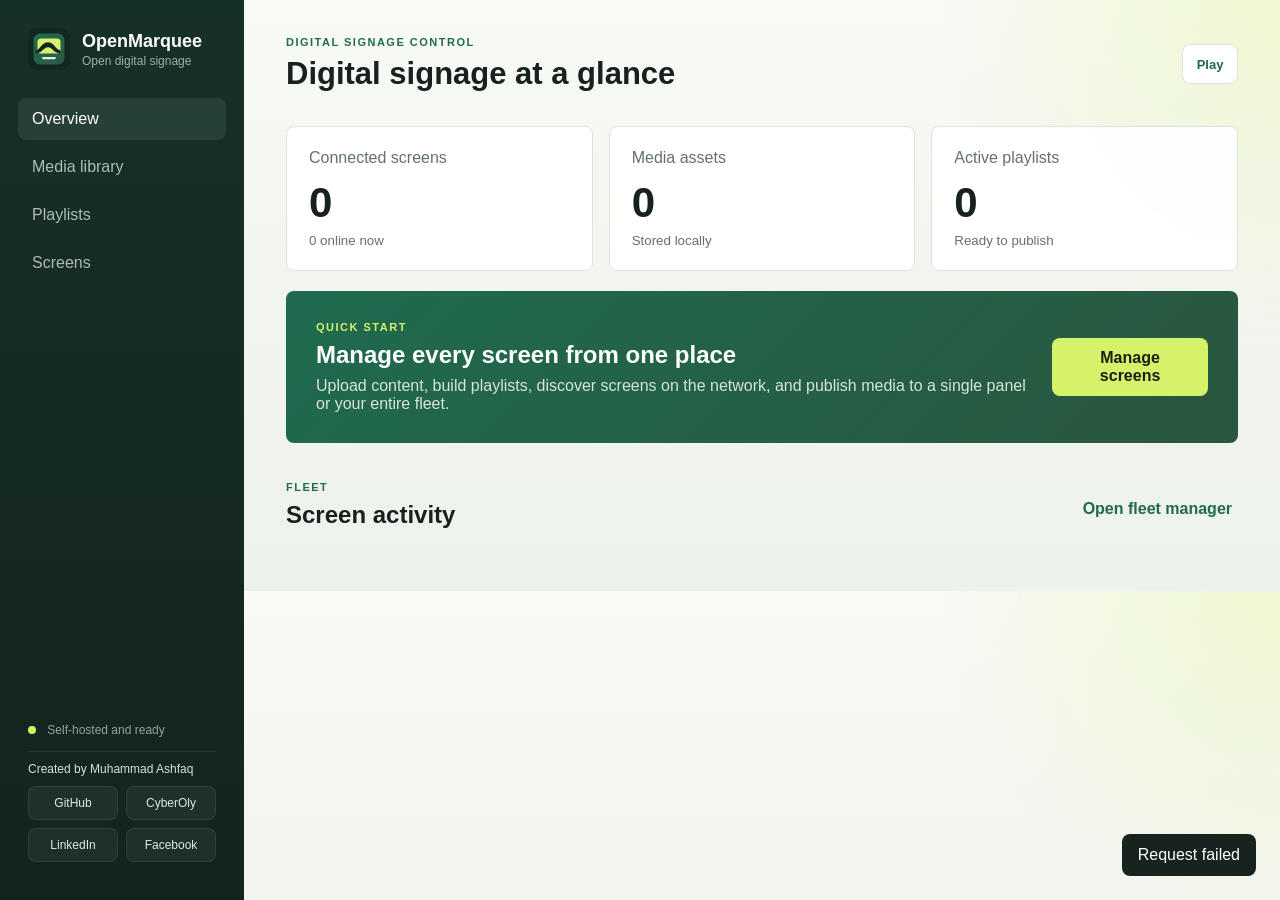
==== static/index.html @ 8021ba4b "Update credits and transition settings" ====
<!doctype html>
<html lang="en">
<head>
  <meta charset="utf-8">
  <meta name="viewport" content="width=device-width,initial-scale=1">
  <title>OpenMarquee</title>
  <link rel="icon" type="image/svg+xml" href="/static/favicon.svg">
  <link rel="stylesheet" href="/static/styles.css">
</head>
<body>
  <aside class="sidebar">
    <div class="brand">
      <img class="brand-logo" src="/static/logo.svg" alt="OpenMarquee">
      <div>
        <strong>OpenMarquee</strong>
        <small>Open digital signage</small>
      </div>
    </div>
    <nav>
      <button class="nav active" data-view="overview">Overview</button>
      <button class="nav" data-view="library">Media library</button>
      <button class="nav" data-view="playlists">Playlists</button>
      <button class="nav" data-view="screens">Screens</button>
    </nav>
    <div class="sidebar-foot">
      <div><span class="pulse"></span> Self-hosted and ready</div>
      <div class="credits">
        <small>Created by Muhammad Ashfaq</small>
        <div class="credit-links">
          <a href="https://github.com/MianAshfaq" target="_blank" rel="noreferrer">GitHub</a>
          <a href="https://www.cyberoly.com/" target="_blank" rel="noreferrer">CyberOly</a>
          <a href="https://www.linkedin.com/in/muhammad-ashfaq-0bba424a/" target="_blank" rel="noreferrer">LinkedIn</a>
          <a href="https://www.facebook.com/MianAshfaq012" target="_blank" rel="noreferrer">Facebook</a>
        </div>
      </div>
    </div>
  </aside>
  <main>
    <header>
      <div>
        <p class="eyebrow">DIGITAL SIGNAGE CONTROL</p>
        <h1 id="page-title">Digital signage at a glance</h1>
      </div>
      <a class="icon-button" href="/player" target="_blank" title="Open player">Play</a>
    </header>

    <section id="overview" class="view active-view">
      <div class="stats">
        <article><span>Connected screens</span><strong id="screen-count">0</strong><small id="online-count">0 online now</small></article>
        <article><span>Media assets</span><strong id="media-count">0</strong><small>Stored locally</small></article>
        <article><span>Active playlists</span><strong id="playlist-count">0</strong><small>Ready to publish</small></article>
      </div>
      <div class="band">
        <div>
          <p class="eyebrow">QUICK START</p>
          <h2>Manage every screen from one place</h2>
          <p>Upload content, build playlists, discover screens on the network, and publish media to a single panel or your entire fleet.</p>
        </div>
        <button class="primary" data-go="screens">Manage screens</button>
      </div>
      <div class="section-title">
        <div><p class="eyebrow">FLEET</p><h2>Screen activity</h2></div>
        <button class="text-button" data-go="screens">Open fleet manager</button>
      </div>
      <div id="overview-screens" class="screen-grid"></div>
    </section>

    <section id="library" class="view">
      <div class="section-title">
        <div><p class="eyebrow">CONTENT</p><h2>Media library</h2></div>
        <div class="toolbar">
          <button class="secondary" id="new-source">Add source</button>
          <label class="primary">Add media<input id="file-input" type="file" accept="image/*,video/*,application/pdf,audio/*,text/html" multiple hidden></label>
        </div>
      </div>
      <div id="media-grid" class="media-grid"></div>
    </section>

    <section id="playlists" class="view">
      <div class="section-title">
        <div><p class="eyebrow">PROGRAMMING</p><h2>Playlists</h2></div>
        <button class="primary" id="new-playlist">New playlist</button>
      </div>
      <div id="playlist-grid" class="list-grid"></div>
    </section>

    <section id="screens" class="view">
      <div class="section-title">
        <div><p class="eyebrow">DEVICES</p><h2>Screens</h2></div>
        <div class="toolbar">
          <button class="secondary" id="discover-screens">Discover on network</button>
          <button class="secondary" id="assign-selected">Assign selected</button>
          <button class="secondary" id="assign-all">Assign all</button>
          <button class="primary" id="new-screen">Add screen</button>
        </div>
      </div>
      <div class="selection-bar">
        <label class="select-all"><input type="checkbox" id="select-all"> <span>Select all</span></label>
        <strong id="selected-count">No screens selected</strong>
      </div>
      <div id="screen-grid" class="list-grid"></div>
    </section>
  </main>

  <dialog id="modal">
    <form method="dialog">
      <button class="modal-close" value="cancel" type="submit">x</button>
      <div id="modal-body"></div>
    </form>
  </dialog>
  <div id="toast"></div>
  <script src="/static/app.js"></script>
</body>
</html>
---- static/styles.css ----
:root{
  --ink:#17211d;
  --muted:#64716a;
  --paper:#f2f5ef;
  --white:#ffffff;
  --green:#1f6b4f;
  --green-deep:#13261f;
  --lime:#d6f26a;
  --line:#dce4dc;
  --sand:#f7f5ed;
  --danger:#b84435;
}
*{box-sizing:border-box}
body{
  margin:0;
  background:
    radial-gradient(circle at top right, rgba(214,242,106,.25), transparent 24%),
    linear-gradient(180deg, #f7faf5 0%, var(--paper) 50%, #eef2ec 100%);
  color:var(--ink);
  font-family:"Segoe UI",Arial,sans-serif;
  letter-spacing:0;
}
.sidebar{
  position:fixed;
  inset:0 auto 0 0;
  width:244px;
  background:linear-gradient(180deg, #173026 0%, #13241d 100%);
  color:#fff;
  padding:28px 18px;
  display:flex;
  flex-direction:column;
}
.brand{
  display:flex;
  align-items:center;
  gap:12px;
  padding:0 10px 28px;
}
.brand strong{display:block;font-size:18px}
.brand small{display:block;color:#9db0a7;font-size:12px;margin-top:2px}
.brand-logo{width:42px;height:42px;flex:0 0 auto}
.sidebar nav{display:grid;gap:6px}
.nav{
  border:0;
  background:transparent;
  color:#afbbb4;
  padding:12px 14px;
  border-radius:8px;
  text-align:left;
  font:inherit;
  cursor:pointer;
}
.nav:hover,.nav.active{background:#264035;color:#fff}
.sidebar-foot{margin-top:auto;color:#95a49c;font-size:12px;padding:10px;display:grid;gap:14px}
.pulse{display:inline-block;width:8px;height:8px;background:var(--lime);border-radius:50%;margin-right:8px}
.credits{display:grid;gap:10px;padding-top:10px;border-top:1px solid rgba(255,255,255,.08)}
.credits small{color:#d7e3dc;font-size:12px}
.credit-links{display:grid;grid-template-columns:repeat(2,minmax(0,1fr));gap:8px}
.credit-links a{
  display:grid;
  place-items:center;
  min-height:34px;
  padding:8px 10px;
  border-radius:8px;
  color:#dce9e2;
  text-decoration:none;
  background:rgba(255,255,255,.05);
  border:1px solid rgba(255,255,255,.08);
}
.credit-links a:hover{background:rgba(255,255,255,.1)}
main{margin-left:244px;padding:36px 42px;max-width:1640px}
header,.section-title{display:flex;align-items:center;justify-content:space-between;gap:16px}
header{margin-bottom:34px}
h1,h2,h3,p{margin-top:0}
h1{font-size:31px;margin-bottom:0}
h2{font-size:24px;margin-bottom:8px}
h3{font-size:15px;margin-bottom:8px}
.eyebrow{font-size:11px;font-weight:800;color:var(--green);letter-spacing:1.5px;margin-bottom:8px}
.icon-button{
  min-width:56px;
  height:40px;
  display:grid;
  place-items:center;
  background:var(--white);
  border:1px solid var(--line);
  border-radius:8px;
  color:var(--green);
  text-decoration:none;
  font-size:13px;
  font-weight:700;
}
.view{display:none}
.active-view{display:block}
.stats{display:grid;grid-template-columns:repeat(3,minmax(0,1fr));gap:16px}
.stats article{
  background:rgba(255,255,255,.92);
  border:1px solid var(--line);
  padding:22px;
  border-radius:8px;
  min-height:142px;
  backdrop-filter:blur(8px);
}
.stats span,.stats small{display:block;color:var(--muted)}
.stats strong{display:block;font-size:42px;margin:12px 0 6px}
.band{
  margin:20px 0 38px;
  background:linear-gradient(135deg, var(--green) 0%, #29563e 100%);
  color:#fff;
  padding:30px;
  display:flex;
  align-items:center;
  justify-content:space-between;
  gap:20px;
  border-radius:8px;
}
.band p:last-child{color:#d7e5dc;margin:0;max-width:720px}
.band .eyebrow{color:var(--lime)}
button,.primary{font:inherit;cursor:pointer}
.primary{
  border:0;
  background:var(--lime);
  color:#172019;
  padding:11px 16px;
  border-radius:8px;
  font-weight:700;
  text-decoration:none;
}
.secondary{
  border:1px solid var(--line);
  background:var(--white);
  padding:9px 12px;
  border-radius:8px;
}
.text-button{border:0;background:transparent;color:var(--green);font-weight:700}
.toolbar{display:flex;flex-wrap:wrap;gap:10px;justify-content:flex-end}
.selection-bar{
  display:flex;
  justify-content:space-between;
  align-items:center;
  gap:12px;
  margin:0 0 18px;
  padding:12px 14px;
  background:rgba(255,255,255,.86);
  border:1px solid var(--line);
  border-radius:8px;
}
.select-all,.screen-select{
  display:inline-flex;
  align-items:center;
  gap:8px;
  font-size:13px;
  color:var(--muted);
}
.screen-grid,.media-grid,.list-grid{
  display:grid;
  grid-template-columns:repeat(auto-fill,minmax(268px,1fr));
  gap:16px;
  margin-top:18px;
}
.card{
  background:rgba(255,255,255,.93);
  border:1px solid var(--line);
  border-radius:8px;
  overflow:hidden;
  backdrop-filter:blur(8px);
}
.card-body{padding:16px}
.card h3{margin:10px 0 8px}
.card p,.empty,.modal-copy,.stack-note{color:var(--muted);font-size:13px;line-height:1.55}
.media-preview{height:170px;background:var(--sand);display:grid;place-items:center;overflow:hidden}
.media-preview img,.media-preview video{width:100%;height:100%;object-fit:cover}
.media-type-tile{
  width:100%;
  height:100%;
  padding:18px;
  display:grid;
  align-content:end;
  gap:6px;
  background:
    radial-gradient(circle at top right, rgba(214,242,106,.35), transparent 20%),
    linear-gradient(135deg, #1a2c23 0%, #0e1714 100%);
  color:#fff;
}
.media-type-tile strong{font-size:18px}
.media-type-tile span{font-size:12px;color:#b8c5be}
.badge{
  display:inline-flex;
  align-items:center;
  font-size:11px;
  font-weight:700;
  padding:5px 8px;
  background:#edf3ef;
  border-radius:999px;
}
.badge-row{display:flex;flex-wrap:wrap;gap:8px}
.badge.online{color:var(--green)}
.badge.offline{color:#8a4e43;background:#fff0ed}
.badge.network-ok{color:#245f46;background:#e9f7ef}
.badge.network-warn{color:#8a6a12;background:#fff7d9}
.card-actions{display:flex;flex-wrap:wrap;gap:8px;margin-top:14px}
.danger{color:var(--danger)}
.section-title{margin:8px 0 18px}
dialog{
  border:0;
  border-radius:8px;
  padding:0;
  width:min(720px,calc(100% - 28px));
  box-shadow:0 24px 80px rgba(0,0,0,.25);
}
dialog::backdrop{background:rgba(16,32,25,.66)}
dialog form{padding:28px;position:relative}
.modal-close{
  position:absolute;
  right:14px;
  top:10px;
  border:0;
  background:none;
  font-size:20px;
  color:var(--muted);
}
.field{display:grid;gap:7px;margin:16px 0}
.field label{font-size:12px;font-weight:700}
.field input,.field select{
  padding:11px;
  border:1px solid #cfd8d1;
  border-radius:8px;
  font:inherit;
  background:#fff;
}
.helper-text{margin:0;color:var(--muted);font-size:12px;line-height:1.5}
.playlist-config-grid{
  display:grid;
  grid-template-columns:repeat(3,minmax(0,1fr));
  gap:12px;
}
.playlist-tools{
  display:flex;
  flex-wrap:wrap;
  gap:10px;
  align-items:center;
  justify-content:space-between;
  margin:16px 0;
  padding:14px;
  background:#f7faf5;
  border:1px solid var(--line);
  border-radius:8px;
}
.playlist-apply-all{
  display:flex;
  align-items:center;
  gap:8px;
  color:var(--muted);
  font-size:13px;
}
.playlist-apply-all input{
  width:88px;
  padding:10px;
  border:1px solid #cfd8d1;
  border-radius:8px;
  font:inherit;
}
.playlist-item-list{display:grid;gap:10px}
.playlist-item-row{
  display:grid;
  grid-template-columns:minmax(0,1fr) auto;
  gap:12px;
  align-items:center;
  padding:12px 14px;
  background:#fff;
  border:1px solid var(--line);
  border-radius:8px;
}
.playlist-row-actions{
  display:flex;
  align-items:end;
  gap:10px;
}
.playlist-item-copy strong,.playlist-item-copy small{display:block}
.playlist-item-copy small{color:var(--muted);font-size:12px;margin-top:4px}
.playlist-duration-field{
  display:grid;
  gap:6px;
  min-width:110px;
}
.playlist-duration-field span{
  color:var(--muted);
  font-size:11px;
  font-weight:700;
}
.playlist-duration-field input{
  padding:10px;
  border:1px solid #cfd8d1;
  border-radius:8px;
  font:inherit;
}
.picker{
  display:grid;
  grid-template-columns:repeat(auto-fill,minmax(130px,1fr));
  gap:8px;
  max-height:320px;
  overflow:auto;
}
.picker-wide{grid-template-columns:repeat(auto-fill,minmax(180px,1fr))}
.pick{
  border:1px solid var(--line);
  padding:10px;
  border-radius:8px;
  display:flex;
  gap:8px;
  align-items:center;
  font-size:12px;
  background:#fff;
}
.discover-list{display:grid;gap:10px;max-height:360px;overflow:auto;margin-top:18px}
.discover-row{
  display:grid;
  grid-template-columns:auto 1fr auto;
  gap:12px;
  align-items:center;
  padding:12px;
  border:1px solid var(--line);
  border-radius:8px;
  background:#fff;
}
.discover-row strong{display:block}
.discover-row small,.discover-row em{color:var(--muted);font-size:12px}
.modal-footer{display:flex;justify-content:flex-end;gap:8px;margin-top:20px}
#toast{
  position:fixed;
  right:24px;
  bottom:24px;
  background:#17231e;
  color:#fff;
  padding:12px 16px;
  border-radius:8px;
  opacity:0;
  transform:translateY(8px);
  transition:.2s;
  pointer-events:none;
}
#toast.show{opacity:1;transform:none}
@media (max-width:900px){
  .stats{grid-template-columns:1fr}
  .section-title,.selection-bar{align-items:flex-start;flex-direction:column}
  .playlist-config-grid{grid-template-columns:1fr}
}
@media (max-width:760px){
  .sidebar{position:static;width:auto;height:auto;padding:14px}
  .brand{padding:0 6px 12px}
  .sidebar nav{grid-template-columns:repeat(4,1fr)}
  .nav{padding:9px 4px;text-align:center;font-size:11px}
  .sidebar-foot{display:none}
  main{margin:0;padding:22px 16px}
  .band{align-items:flex-start;flex-direction:column}
  .media-grid,.screen-grid,.list-grid{grid-template-columns:1fr}
  .toolbar{justify-content:flex-start}
  .discover-row{grid-template-columns:1fr}
  .playlist-item-row,.playlist-row-actions{grid-template-columns:1fr;display:grid}
}
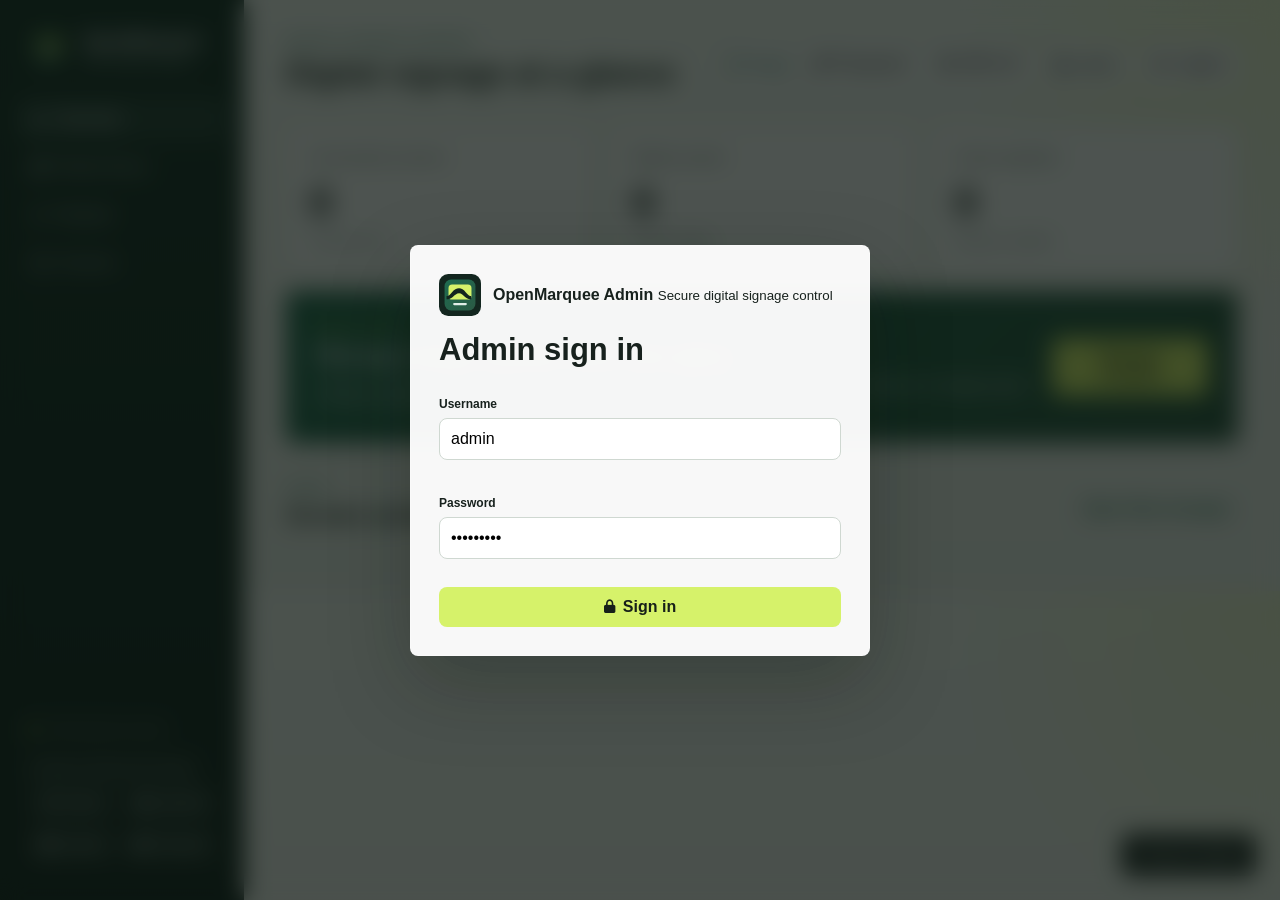
==== commit 3f89ed5a: "Harden admin security and improve player runtime" ====
--- a/static/index.html
+++ b/static/index.html
@@ -5,9 +5,29 @@
   <meta name="viewport" content="width=device-width,initial-scale=1">
   <title>OpenMarquee</title>
   <link rel="icon" type="image/svg+xml" href="/static/favicon.svg">
+  <link rel="stylesheet" href="https://cdnjs.cloudflare.com/ajax/libs/font-awesome/6.5.2/css/all.min.css">
   <link rel="stylesheet" href="/static/styles.css">
 </head>
 <body>
+  <section id="auth-shell">
+    <div class="auth-card">
+      <div class="auth-brand">
+        <img class="brand-logo" src="/static/logo.svg" alt="OpenMarquee">
+        <div>
+          <strong>OpenMarquee Admin</strong>
+          <small>Secure digital signage control</small>
+        </div>
+      </div>
+      <h1>Admin sign in</h1>
+      <p id="bootstrap-note" class="auth-copy"></p>
+      <form id="auth-form" class="auth-form">
+        <div class="field"><label>Username</label><input id="auth-username" name="username" value="admin" required></div>
+        <div class="field"><label>Password</label><input name="password" type="password" value="admin@123" required></div>
+        <div class="field" id="auth-otp-row" style="display:none"><label>MFA code</label><input name="otp" inputmode="numeric" maxlength="6" placeholder="123456"></div>
+        <button class="primary auth-submit"><i class="fa-solid fa-lock"></i><span>Sign in</span></button>
+      </form>
+    </div>
+  </section>
   <aside class="sidebar">
     <div class="brand">
       <img class="brand-logo" src="/static/logo.svg" alt="OpenMarquee">
@@ -17,20 +37,20 @@
       </div>
     </div>
     <nav>
-      <button class="nav active" data-view="overview">Overview</button>
-      <button class="nav" data-view="library">Media library</button>
-      <button class="nav" data-view="playlists">Playlists</button>
-      <button class="nav" data-view="screens">Screens</button>
+      <button class="nav active" data-view="overview"><i class="fa-solid fa-chart-line"></i><span>Overview</span></button>
+      <button class="nav" data-view="library"><i class="fa-solid fa-photo-film"></i><span>Media library</span></button>
+      <button class="nav" data-view="playlists"><i class="fa-solid fa-list-ul"></i><span>Playlists</span></button>
+      <button class="nav" data-view="screens"><i class="fa-solid fa-tv"></i><span>Screens</span></button>
     </nav>
     <div class="sidebar-foot">
       <div><span class="pulse"></span> Self-hosted and ready</div>
       <div class="credits">
         <small>Created by Muhammad Ashfaq</small>
         <div class="credit-links">
-          <a href="https://github.com/MianAshfaq" target="_blank" rel="noreferrer">GitHub</a>
-          <a href="https://www.cyberoly.com/" target="_blank" rel="noreferrer">CyberOly</a>
-          <a href="https://www.linkedin.com/in/muhammad-ashfaq-0bba424a/" target="_blank" rel="noreferrer">LinkedIn</a>
-          <a href="https://www.facebook.com/MianAshfaq012" target="_blank" rel="noreferrer">Facebook</a>
+          <a href="https://github.com/MianAshfaq" target="_blank" rel="noreferrer"><i class="fa-brands fa-github"></i><span>GitHub</span></a>
+          <a href="https://www.cyberoly.com/" target="_blank" rel="noreferrer"><i class="fa-solid fa-globe"></i><span>CyberOly</span></a>
+          <a href="https://www.linkedin.com/in/muhammad-ashfaq-0bba424a/" target="_blank" rel="noreferrer"><i class="fa-brands fa-linkedin"></i><span>LinkedIn</span></a>
+          <a href="https://www.facebook.com/MianAshfaq012" target="_blank" rel="noreferrer"><i class="fa-brands fa-facebook"></i><span>Facebook</span></a>
         </div>
       </div>
     </div>
@@ -41,7 +61,13 @@
         <p class="eyebrow">DIGITAL SIGNAGE CONTROL</p>
         <h1 id="page-title">Digital signage at a glance</h1>
       </div>
-      <a class="icon-button" href="/player" target="_blank" title="Open player">Play</a>
+      <div class="header-actions">
+        <a class="icon-button" href="/player" target="_blank" title="Open player"><i class="fa-solid fa-up-right-from-square"></i><span>Player</span></a>
+        <button class="secondary" id="change-password"><i class="fa-solid fa-key"></i><span>Password</span></button>
+        <button class="secondary" id="mfa-button"><i class="fa-solid fa-shield-halved"></i><span id="mfa-state">MFA off</span></button>
+        <div class="session-pill"><i class="fa-solid fa-user-shield"></i><span id="session-user">admin</span></div>
+        <button class="secondary" id="logout-button"><i class="fa-solid fa-right-from-bracket"></i><span>Logout</span></button>
+      </div>
     </header>
 
     <section id="overview" class="view active-view">
@@ -88,10 +114,12 @@
       <div class="section-title">
         <div><p class="eyebrow">DEVICES</p><h2>Screens</h2></div>
         <div class="toolbar">
-          <button class="secondary" id="discover-screens">Discover on network</button>
-          <button class="secondary" id="assign-selected">Assign selected</button>
-          <button class="secondary" id="assign-all">Assign all</button>
-          <button class="primary" id="new-screen">Add screen</button>
+          <button class="secondary" id="discover-screens"><i class="fa-solid fa-wifi"></i><span>Discover</span></button>
+          <button class="secondary" id="assign-selected"><i class="fa-solid fa-play"></i><span>Assign selected</span></button>
+          <button class="secondary" id="stop-selected"><i class="fa-solid fa-stop"></i><span>Stop selected</span></button>
+          <button class="secondary" id="assign-all"><i class="fa-solid fa-bullhorn"></i><span>Assign all</span></button>
+          <button class="secondary" id="stop-all"><i class="fa-solid fa-power-off"></i><span>Stop all</span></button>
+          <button class="primary" id="new-screen"><i class="fa-solid fa-plus"></i><span>Add screen</span></button>
         </div>
       </div>
       <div class="selection-bar">
--- a/static/styles.css
+++ b/static/styles.css
@@ -20,6 +20,31 @@
   font-family:"Segoe UI",Arial,sans-serif;
   letter-spacing:0;
 }
+button i,a i{font-size:13px}
+button span,a span{display:inline-block}
+#auth-shell{
+  position:fixed;
+  inset:0;
+  z-index:80;
+  display:grid;
+  place-items:center;
+  padding:24px;
+  background:rgba(9,17,13,.72);
+  backdrop-filter:blur(12px);
+}
+body.authenticated #auth-shell{display:none}
+.auth-card{
+  width:min(460px,100%);
+  background:rgba(255,255,255,.96);
+  border:1px solid rgba(255,255,255,.3);
+  border-radius:8px;
+  padding:28px;
+  box-shadow:0 28px 80px rgba(10,20,16,.28);
+}
+.auth-brand{display:flex;align-items:center;gap:12px;margin-bottom:16px}
+.auth-copy{color:var(--muted);font-size:13px;line-height:1.6}
+.auth-form{display:grid;gap:4px}
+.auth-submit{display:inline-flex;align-items:center;justify-content:center;gap:8px;margin-top:8px}
 .sidebar{
   position:fixed;
   inset:0 auto 0 0;
@@ -49,6 +74,9 @@
   text-align:left;
   font:inherit;
   cursor:pointer;
+  display:flex;
+  align-items:center;
+  gap:10px;
 }
 .nav:hover,.nav.active{background:#264035;color:#fff}
 .sidebar-foot{margin-top:auto;color:#95a49c;font-size:12px;padding:10px;display:grid;gap:14px}
@@ -57,8 +85,10 @@
 .credits small{color:#d7e3dc;font-size:12px}
 .credit-links{display:grid;grid-template-columns:repeat(2,minmax(0,1fr));gap:8px}
 .credit-links a{
-  display:grid;
-  place-items:center;
+  display:flex;
+  align-items:center;
+  justify-content:center;
+  gap:8px;
   min-height:34px;
   padding:8px 10px;
   border-radius:8px;
@@ -71,16 +101,18 @@
 main{margin-left:244px;padding:36px 42px;max-width:1640px}
 header,.section-title{display:flex;align-items:center;justify-content:space-between;gap:16px}
 header{margin-bottom:34px}
+.header-actions{display:flex;flex-wrap:wrap;justify-content:flex-end;gap:10px}
 h1,h2,h3,p{margin-top:0}
 h1{font-size:31px;margin-bottom:0}
 h2{font-size:24px;margin-bottom:8px}
 h3{font-size:15px;margin-bottom:8px}
 .eyebrow{font-size:11px;font-weight:800;color:var(--green);letter-spacing:1.5px;margin-bottom:8px}
 .icon-button{
-  min-width:56px;
-  height:40px;
-  display:grid;
-  place-items:center;
+  min-height:40px;
+  display:inline-flex;
+  align-items:center;
+  justify-content:center;
+  gap:8px;
   background:var(--white);
   border:1px solid var(--line);
   border-radius:8px;
@@ -91,6 +123,19 @@
 }
 .view{display:none}
 .active-view{display:block}
+.session-pill{
+  display:inline-flex;
+  align-items:center;
+  gap:8px;
+  min-height:40px;
+  padding:0 14px;
+  background:rgba(255,255,255,.9);
+  border:1px solid var(--line);
+  border-radius:999px;
+  color:var(--green-deep);
+  font-size:13px;
+  font-weight:700;
+}
 .stats{display:grid;grid-template-columns:repeat(3,minmax(0,1fr));gap:16px}
 .stats article{
   background:rgba(255,255,255,.92);
@@ -124,12 +169,20 @@
   border-radius:8px;
   font-weight:700;
   text-decoration:none;
+  display:inline-flex;
+  align-items:center;
+  justify-content:center;
+  gap:8px;
 }
 .secondary{
   border:1px solid var(--line);
   background:var(--white);
   padding:9px 12px;
   border-radius:8px;
+  display:inline-flex;
+  align-items:center;
+  justify-content:center;
+  gap:8px;
 }
 .text-button{border:0;background:transparent;color:var(--green);font-weight:700}
 .toolbar{display:flex;flex-wrap:wrap;gap:10px;justify-content:flex-end}
@@ -311,6 +364,21 @@
   font-size:12px;
   background:#fff;
 }
+.transition-picker{
+  display:grid;
+  grid-template-columns:repeat(auto-fill,minmax(148px,1fr));
+  gap:8px;
+}
+.transition-pick{
+  display:flex;
+  gap:8px;
+  align-items:center;
+  padding:10px;
+  background:#fff;
+  border:1px solid var(--line);
+  border-radius:8px;
+  font-size:12px;
+}
 .discover-list{display:grid;gap:10px;max-height:360px;overflow:auto;margin-top:18px}
 .discover-row{
   display:grid;
@@ -348,7 +416,8 @@
   .sidebar{position:static;width:auto;height:auto;padding:14px}
   .brand{padding:0 6px 12px}
   .sidebar nav{grid-template-columns:repeat(4,1fr)}
-  .nav{padding:9px 4px;text-align:center;font-size:11px}
+  .nav{padding:9px 4px;text-align:center;font-size:11px;justify-content:center}
+  .nav span{display:none}
   .sidebar-foot{display:none}
   main{margin:0;padding:22px 16px}
   .band{align-items:flex-start;flex-direction:column}
@@ -356,4 +425,5 @@
   .toolbar{justify-content:flex-start}
   .discover-row{grid-template-columns:1fr}
   .playlist-item-row,.playlist-row-actions{grid-template-columns:1fr;display:grid}
-}
+  .header-actions{justify-content:flex-start}
+}
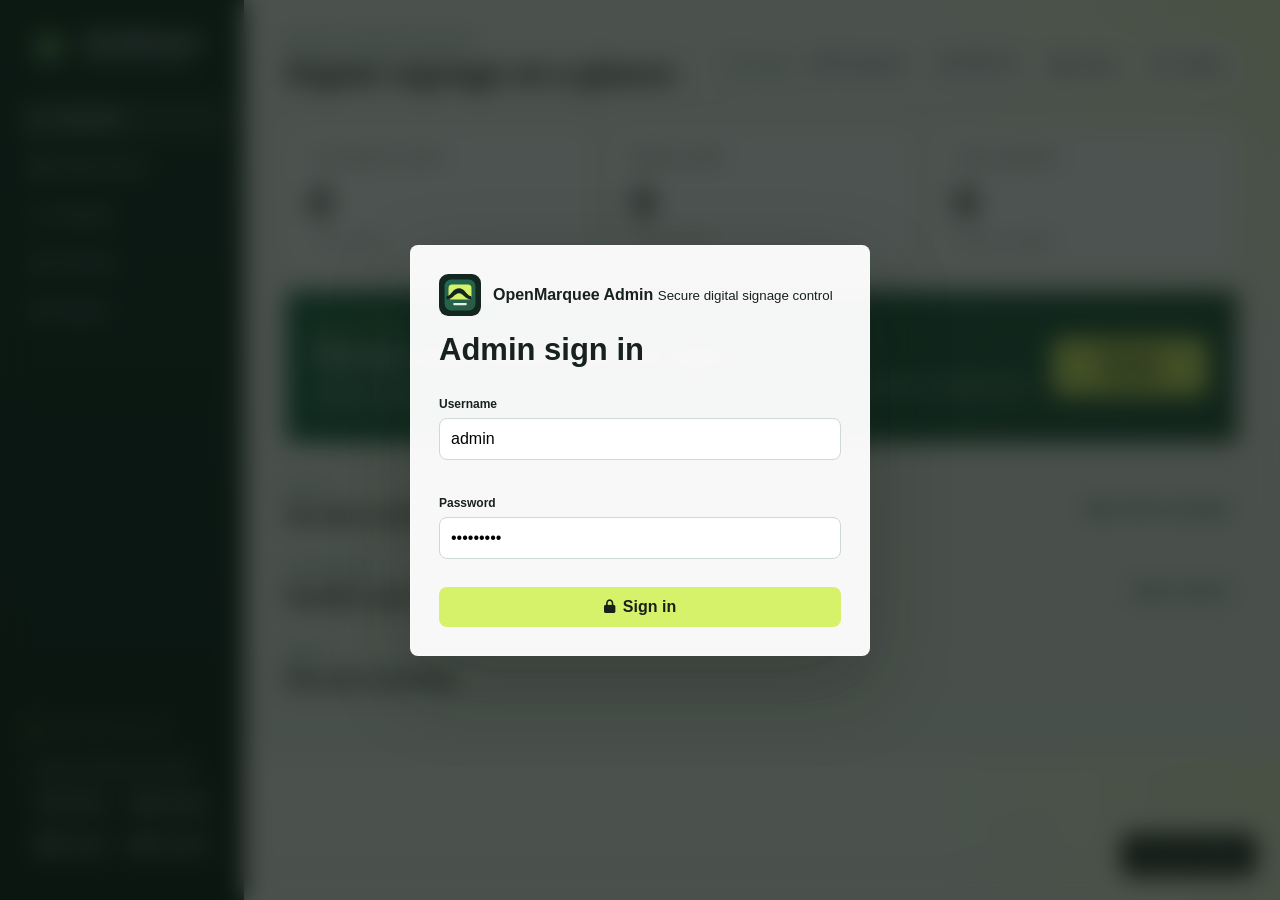
==== commit b271bdda: "Add production dashboard, folders, and text signage" ====
--- a/static/index.html
+++ b/static/index.html
@@ -41,6 +41,7 @@
       <button class="nav" data-view="library"><i class="fa-solid fa-photo-film"></i><span>Media library</span></button>
       <button class="nav" data-view="playlists"><i class="fa-solid fa-list-ul"></i><span>Playlists</span></button>
       <button class="nav" data-view="screens"><i class="fa-solid fa-tv"></i><span>Screens</span></button>
+      <button class="nav" data-view="reports"><i class="fa-solid fa-shield-halved"></i><span>Reports</span></button>
     </nav>
     <div class="sidebar-foot">
       <div><span class="pulse"></span> Self-hosted and ready</div>
@@ -89,16 +90,28 @@
         <button class="text-button" data-go="screens">Open fleet manager</button>
       </div>
       <div id="overview-screens" class="screen-grid"></div>
+      <div class="section-title">
+        <div><p class="eyebrow">OPERATIONS</p><h2>Health and reports</h2></div>
+        <button class="text-button" data-go="reports">Open reports</button>
+      </div>
+      <div id="overview-reports" class="stats report-stats"></div>
+      <div class="section-title">
+        <div><p class="eyebrow">AUDIT</p><h2>Recent activity</h2></div>
+      </div>
+      <div id="overview-logs" class="log-list"></div>
     </section>
 
     <section id="library" class="view">
       <div class="section-title">
         <div><p class="eyebrow">CONTENT</p><h2>Media library</h2></div>
         <div class="toolbar">
-          <button class="secondary" id="new-source">Add source</button>
+          <button class="secondary" id="new-folder"><i class="fa-solid fa-folder-plus"></i><span>Add folder</span></button>
+          <button class="secondary" id="new-text"><i class="fa-solid fa-font"></i><span>Add text</span></button>
+          <button class="secondary" id="new-source"><i class="fa-solid fa-link"></i><span>Add source</span></button>
           <label class="primary">Add media<input id="file-input" type="file" accept="image/*,video/*,application/pdf,audio/*,text/html" multiple hidden></label>
         </div>
       </div>
+      <div id="folder-bar" class="folder-bar"></div>
       <div id="media-grid" class="media-grid"></div>
     </section>
 
@@ -128,6 +141,17 @@
       </div>
       <div id="screen-grid" class="list-grid"></div>
     </section>
+
+    <section id="reports" class="view">
+      <div class="section-title">
+        <div><p class="eyebrow">SECURITY AND OPERATIONS</p><h2>Reports</h2></div>
+      </div>
+      <div id="report-grid" class="stats report-stats"></div>
+      <div class="section-title">
+        <div><p class="eyebrow">AUDIT TRAIL</p><h2>Activity logs</h2></div>
+      </div>
+      <div id="log-list" class="log-list"></div>
+    </section>
   </main>
 
   <dialog id="modal">
--- a/static/styles.css
+++ b/static/styles.css
@@ -210,6 +210,28 @@
   gap:16px;
   margin-top:18px;
 }
+.report-stats{margin-top:18px}
+.folder-bar{display:flex;flex-wrap:wrap;gap:10px;margin:0 0 18px}
+.folder-chip{
+  border:1px solid var(--line);
+  background:rgba(255,255,255,.92);
+  border-radius:999px;
+  padding:10px 14px;
+  display:inline-flex;
+  align-items:center;
+  gap:10px;
+}
+.folder-chip strong{
+  min-width:26px;
+  height:26px;
+  display:grid;
+  place-items:center;
+  border-radius:999px;
+  background:#eef3ed;
+  font-size:11px;
+}
+.folder-chip.active{background:var(--green);color:#fff;border-color:transparent}
+.folder-chip.active strong{background:rgba(255,255,255,.18);color:#fff}
 .card{
   background:rgba(255,255,255,.93);
   border:1px solid var(--line);
@@ -236,6 +258,8 @@
 }
 .media-type-tile strong{font-size:18px}
 .media-type-tile span{font-size:12px;color:#b8c5be}
+.text-preview-tile{align-content:center}
+.text-preview-tile span{line-height:1.5}
 .badge{
   display:inline-flex;
   align-items:center;
@@ -392,6 +416,19 @@
 }
 .discover-row strong{display:block}
 .discover-row small,.discover-row em{color:var(--muted);font-size:12px}
+.log-list{display:grid;gap:10px;margin-top:18px}
+.log-row{
+  display:flex;
+  justify-content:space-between;
+  gap:16px;
+  align-items:flex-start;
+  padding:14px 16px;
+  background:rgba(255,255,255,.92);
+  border:1px solid var(--line);
+  border-radius:8px;
+}
+.log-row p{margin:6px 0 0}
+.log-meta{display:grid;justify-items:end;gap:6px;color:var(--muted);font-size:12px;white-space:nowrap}
 .modal-footer{display:flex;justify-content:flex-end;gap:8px;margin-top:20px}
 #toast{
   position:fixed;
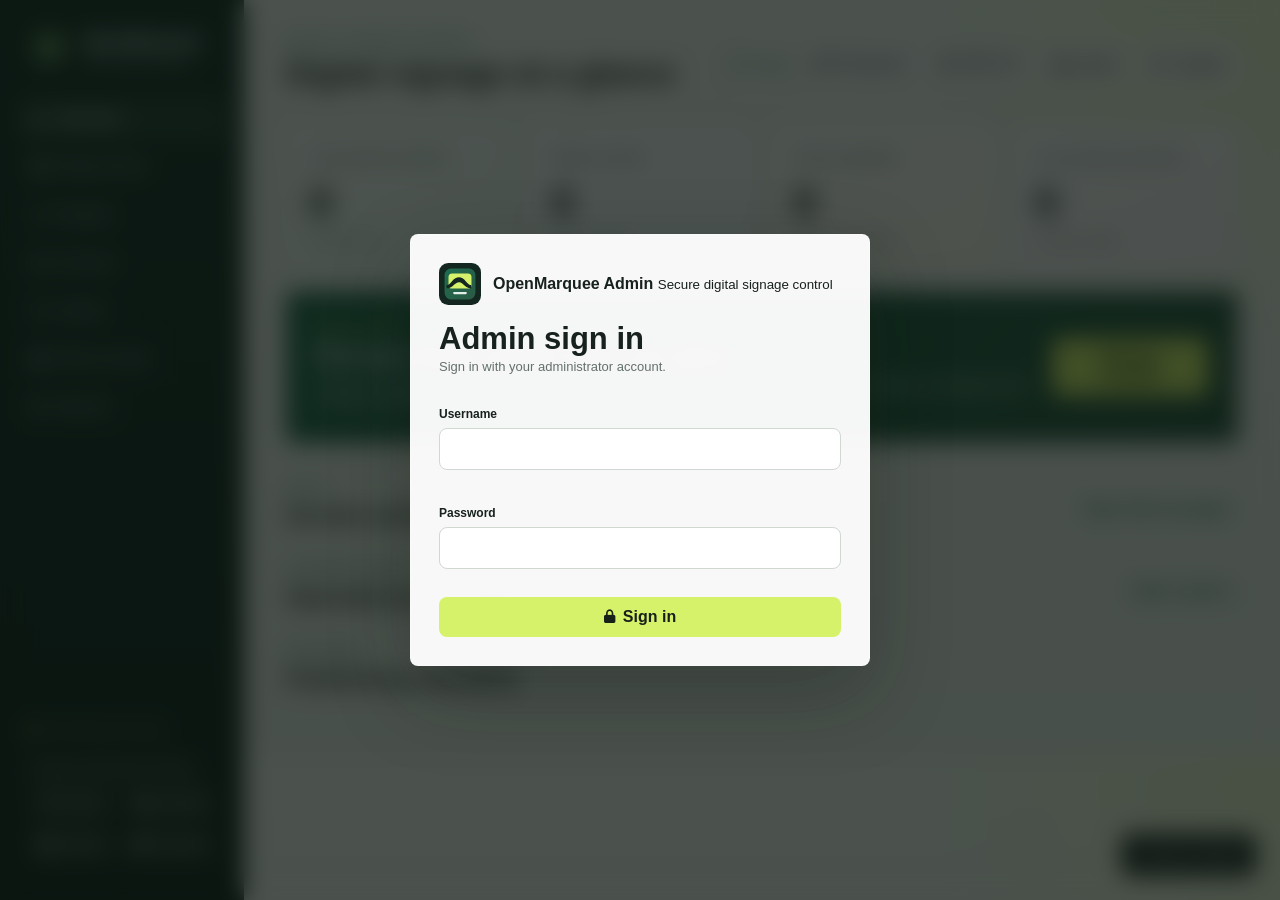
==== commit c4819b39: "Upgrade signage workflows, profiles, and player startup" ====
--- a/static/index.html
+++ b/static/index.html
@@ -8,7 +8,12 @@
   <link rel="stylesheet" href="https://cdnjs.cloudflare.com/ajax/libs/font-awesome/6.5.2/css/all.min.css">
   <link rel="stylesheet" href="/static/styles.css">
 </head>
-<body>
+<body class="app-loading">
+  <div id="boot-shell">
+    <img class="brand-logo" src="/static/logo.svg" alt="OpenMarquee">
+    <strong>OpenMarquee</strong>
+    <span>Loading control center...</span>
+  </div>
   <section id="auth-shell">
     <div class="auth-card">
       <div class="auth-brand">
@@ -19,10 +24,10 @@
         </div>
       </div>
       <h1>Admin sign in</h1>
-      <p id="bootstrap-note" class="auth-copy"></p>
+      <p id="bootstrap-note" class="auth-copy">Sign in with your administrator account.</p>
       <form id="auth-form" class="auth-form">
-        <div class="field"><label>Username</label><input id="auth-username" name="username" value="admin" required></div>
-        <div class="field"><label>Password</label><input name="password" type="password" value="admin@123" required></div>
+        <div class="field"><label>Username</label><input id="auth-username" name="username" autocomplete="username" required></div>
+        <div class="field"><label>Password</label><input name="password" type="password" autocomplete="current-password" required></div>
         <div class="field" id="auth-otp-row" style="display:none"><label>MFA code</label><input name="otp" inputmode="numeric" maxlength="6" placeholder="123456"></div>
         <button class="primary auth-submit"><i class="fa-solid fa-lock"></i><span>Sign in</span></button>
       </form>
@@ -41,6 +46,8 @@
       <button class="nav" data-view="library"><i class="fa-solid fa-photo-film"></i><span>Media library</span></button>
       <button class="nav" data-view="playlists"><i class="fa-solid fa-list-ul"></i><span>Playlists</span></button>
       <button class="nav" data-view="screens"><i class="fa-solid fa-tv"></i><span>Screens</span></button>
+      <button class="nav" data-view="activity"><i class="fa-solid fa-clock-rotate-left"></i><span>Activity</span></button>
+      <button class="nav" data-view="help"><i class="fa-solid fa-circle-question"></i><span>FAQ & Guide</span></button>
       <button class="nav" data-view="reports"><i class="fa-solid fa-shield-halved"></i><span>Reports</span></button>
     </nav>
     <div class="sidebar-foot">
@@ -76,6 +83,7 @@
         <article><span>Connected screens</span><strong id="screen-count">0</strong><small id="online-count">0 online now</small></article>
         <article><span>Media assets</span><strong id="media-count">0</strong><small>Stored locally</small></article>
         <article><span>Active playlists</span><strong id="playlist-count">0</strong><small>Ready to publish</small></article>
+        <article><span>Live pairing sessions</span><strong id="live-instance-count">0</strong><small id="active-code-count">0 active codes</small></article>
       </div>
       <div class="band">
         <div>
@@ -91,14 +99,14 @@
       </div>
       <div id="overview-screens" class="screen-grid"></div>
       <div class="section-title">
-        <div><p class="eyebrow">OPERATIONS</p><h2>Health and reports</h2></div>
+        <div><p class="eyebrow">COMMAND CENTER</p><h2>Operational spotlight</h2></div>
         <button class="text-button" data-go="reports">Open reports</button>
       </div>
       <div id="overview-reports" class="stats report-stats"></div>
       <div class="section-title">
-        <div><p class="eyebrow">AUDIT</p><h2>Recent activity</h2></div>
+        <div><p class="eyebrow">READINESS</p><h2>Publishing checklist</h2></div>
       </div>
-      <div id="overview-logs" class="log-list"></div>
+      <div id="overview-highlights" class="highlight-grid"></div>
     </section>
 
     <section id="library" class="view">
@@ -107,6 +115,7 @@
         <div class="toolbar">
           <button class="secondary" id="new-folder"><i class="fa-solid fa-folder-plus"></i><span>Add folder</span></button>
           <button class="secondary" id="new-text"><i class="fa-solid fa-font"></i><span>Add text</span></button>
+          <button class="secondary" id="new-countdown"><i class="fa-solid fa-hourglass-half"></i><span>Add countdown</span></button>
           <button class="secondary" id="new-source"><i class="fa-solid fa-link"></i><span>Add source</span></button>
           <label class="primary">Add media<input id="file-input" type="file" accept="image/*,video/*,application/pdf,audio/*,text/html" multiple hidden></label>
         </div>
@@ -142,6 +151,20 @@
       <div id="screen-grid" class="list-grid"></div>
     </section>
 
+    <section id="activity" class="view">
+      <div class="section-title">
+        <div><p class="eyebrow">AUDIT TRAIL</p><h2>Activity</h2></div>
+      </div>
+      <div id="activity-log-list" class="log-list"></div>
+    </section>
+
+    <section id="help" class="view">
+      <div class="section-title">
+        <div><p class="eyebrow">ONBOARDING</p><h2>FAQ and how to use</h2></div>
+      </div>
+      <div id="help-grid" class="highlight-grid"></div>
+    </section>
+
     <section id="reports" class="view">
       <div class="section-title">
         <div><p class="eyebrow">SECURITY AND OPERATIONS</p><h2>Reports</h2></div>
@@ -156,7 +179,7 @@
 
   <dialog id="modal">
     <form method="dialog">
-      <button class="modal-close" value="cancel" type="submit">x</button>
+      <button class="modal-close" data-modal-close type="button" aria-label="Close dialog">x</button>
       <div id="modal-body"></div>
     </form>
   </dialog>
--- a/static/styles.css
+++ b/static/styles.css
@@ -20,6 +20,23 @@
   font-family:"Segoe UI",Arial,sans-serif;
   letter-spacing:0;
 }
+#boot-shell{
+  position:fixed;
+  inset:0;
+  z-index:120;
+  display:none;
+  gap:10px;
+  place-content:center;
+  justify-items:center;
+  background:linear-gradient(180deg, #f7faf5 0%, var(--paper) 60%, #eef2ec 100%);
+  color:var(--green-deep);
+}
+#boot-shell strong{font-size:24px}
+#boot-shell span{color:var(--muted);font-size:14px}
+body.app-loading #boot-shell{display:grid}
+body.app-loading #auth-shell,
+body.app-loading .sidebar,
+body.app-loading main{visibility:hidden}
 button i,a i{font-size:13px}
 button span,a span{display:inline-block}
 #auth-shell{
@@ -136,7 +153,7 @@
   font-size:13px;
   font-weight:700;
 }
-.stats{display:grid;grid-template-columns:repeat(3,minmax(0,1fr));gap:16px}
+.stats{display:grid;grid-template-columns:repeat(4,minmax(0,1fr));gap:16px}
 .stats article{
   background:rgba(255,255,255,.92);
   border:1px solid var(--line);
@@ -145,6 +162,10 @@
   min-height:142px;
   backdrop-filter:blur(8px);
 }
+.stats article:nth-child(1){background:linear-gradient(160deg, rgba(255,255,255,.98), rgba(237,250,242,.92))}
+.stats article:nth-child(2){background:linear-gradient(160deg, rgba(255,255,255,.98), rgba(244,247,255,.92))}
+.stats article:nth-child(3){background:linear-gradient(160deg, rgba(255,255,255,.98), rgba(255,247,239,.92))}
+.stats article:nth-child(4){background:linear-gradient(160deg, rgba(255,255,255,.98), rgba(250,241,247,.92))}
 .stats span,.stats small{display:block;color:var(--muted)}
 .stats strong{display:block;font-size:42px;margin:12px 0 6px}
 .band{
@@ -238,6 +259,10 @@
   border-radius:8px;
   overflow:hidden;
   backdrop-filter:blur(8px);
+}
+.card-live{
+  box-shadow:0 12px 42px rgba(31,107,79,.12);
+  border-color:rgba(31,107,79,.22);
 }
 .card-body{padding:16px}
 .card h3{margin:10px 0 8px}
@@ -271,6 +296,17 @@
 }
 .badge-row{display:flex;flex-wrap:wrap;gap:8px}
 .badge.online{color:var(--green)}
+.badge.online::before{
+  content:"";
+  width:8px;
+  height:8px;
+  border-radius:999px;
+  background:#36c97b;
+  display:inline-block;
+  margin-right:6px;
+  box-shadow:0 0 0 0 rgba(54,201,123,.55);
+  animation:heartbeatPulse 1.4s infinite;
+}
 .badge.offline{color:#8a4e43;background:#fff0ed}
 .badge.network-ok{color:#245f46;background:#e9f7ef}
 .badge.network-warn{color:#8a6a12;background:#fff7d9}
@@ -297,14 +333,68 @@
 }
 .field{display:grid;gap:7px;margin:16px 0}
 .field label{font-size:12px;font-weight:700}
-.field input,.field select{
+.field input,.field select,.field textarea{
   padding:11px;
   border:1px solid #cfd8d1;
   border-radius:8px;
   font:inherit;
   background:#fff;
 }
+.field textarea{resize:vertical;min-height:110px}
+.highlight-grid{
+  display:grid;
+  grid-template-columns:repeat(3,minmax(0,1fr));
+  gap:16px;
+  margin-top:18px;
+}
+.highlight-card{
+  padding:20px;
+  border-radius:8px;
+  border:1px solid var(--line);
+  background:linear-gradient(160deg, rgba(255,255,255,.96), rgba(242,247,241,.92));
+  min-height:152px;
+}
+.highlight-card strong,.text-preview-tile small{display:block}
+.highlight-card strong{font-size:18px;margin-bottom:8px}
+.highlight-card p,.highlight-card span{margin:0;color:var(--muted);font-size:13px;line-height:1.55}
+.text-preview-tile{align-content:center;gap:8px}
+.text-preview-tile small{font-size:11px;letter-spacing:1px;text-transform:uppercase;color:#d8f06b}
+.text-preview-tile span{line-height:1.5}
+.text-preset-grid{
+  display:grid;
+  grid-template-columns:repeat(4,minmax(0,1fr));
+  gap:10px;
+  margin:18px 0 4px;
+}
+.preset-card{
+  border:1px solid var(--line);
+  border-radius:8px;
+  padding:14px;
+  background:#f8fbf6;
+  text-align:left;
+  display:grid;
+  gap:6px;
+}
+.preset-card strong{font-size:14px}
+.preset-card span{font-size:12px;color:var(--muted)}
+.preset-card:hover{border-color:#9fc2ae;background:#fff}
 .helper-text{margin:0;color:var(--muted);font-size:12px;line-height:1.5}
+.profile-pick-grid{
+  display:grid;
+  grid-template-columns:repeat(auto-fill,minmax(160px,1fr));
+  gap:10px;
+}
+.profile-pick{
+  border:1px solid var(--line);
+  border-radius:8px;
+  padding:12px;
+  background:#fff;
+  display:flex;
+  gap:10px;
+  align-items:flex-start;
+}
+.profile-pick strong,.profile-pick span{display:block}
+.profile-pick span{font-size:12px;color:var(--muted)}
 .playlist-config-grid{
   display:grid;
   grid-template-columns:repeat(3,minmax(0,1fr));
@@ -444,8 +534,9 @@
   pointer-events:none;
 }
 #toast.show{opacity:1;transform:none}
+@keyframes heartbeatPulse{0%{box-shadow:0 0 0 0 rgba(54,201,123,.5)}70%{box-shadow:0 0 0 12px rgba(54,201,123,0)}100%{box-shadow:0 0 0 0 rgba(54,201,123,0)}}
 @media (max-width:900px){
-  .stats{grid-template-columns:1fr}
+  .stats,.highlight-grid,.text-preset-grid{grid-template-columns:1fr}
   .section-title,.selection-bar{align-items:flex-start;flex-direction:column}
   .playlist-config-grid{grid-template-columns:1fr}
 }
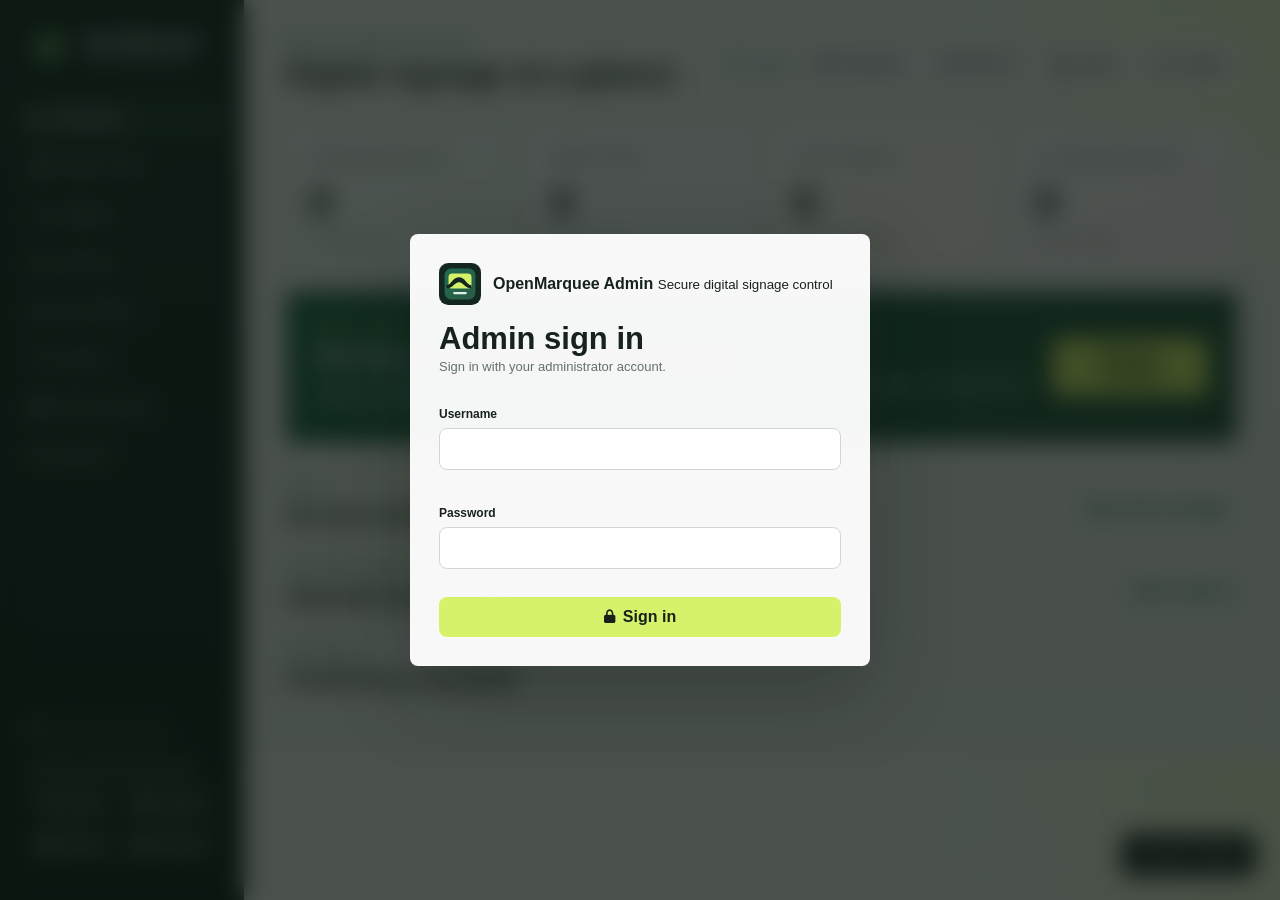
==== commit c9e2451e: "Add live screen sharing with audio" ====
--- a/static/index.html
+++ b/static/index.html
@@ -46,6 +46,7 @@
       <button class="nav" data-view="library"><i class="fa-solid fa-photo-film"></i><span>Media library</span></button>
       <button class="nav" data-view="playlists"><i class="fa-solid fa-list-ul"></i><span>Playlists</span></button>
       <button class="nav" data-view="screens"><i class="fa-solid fa-tv"></i><span>Screens</span></button>
+      <button class="nav" data-view="live-share"><i class="fa-solid fa-display"></i><span>Live Share</span></button>
       <button class="nav" data-view="activity"><i class="fa-solid fa-clock-rotate-left"></i><span>Activity</span></button>
       <button class="nav" data-view="help"><i class="fa-solid fa-circle-question"></i><span>FAQ & Guide</span></button>
       <button class="nav" data-view="reports"><i class="fa-solid fa-shield-halved"></i><span>Reports</span></button>
@@ -158,6 +159,32 @@
       <div id="activity-log-list" class="log-list"></div>
     </section>
 
+    <section id="live-share" class="view">
+      <div class="section-title">
+        <div><p class="eyebrow">LIVE BROADCAST</p><h2>Share your screen</h2></div>
+        <div class="toolbar">
+          <button class="secondary" id="live-select-all"><i class="fa-solid fa-check-double"></i><span>Select all</span></button>
+          <button class="primary" id="start-live-share"><i class="fa-solid fa-display"></i><span>Start sharing</span></button>
+          <button class="danger" id="stop-live-share" disabled><i class="fa-solid fa-stop"></i><span>Stop live share</span></button>
+        </div>
+      </div>
+      <div class="live-share-layout">
+        <div class="live-preview-shell">
+          <video id="live-share-preview" autoplay muted playsinline></video>
+          <div id="live-preview-empty" class="live-preview-empty">
+            <i class="fa-solid fa-display"></i>
+            <strong>Your live preview appears here</strong>
+            <span>Choose one or more screens, then share a display, window, or browser tab. Enable system audio in the browser picker when sound is required.</span>
+          </div>
+          <div class="live-status-row"><span id="live-share-status" class="badge">Ready</span><span id="live-viewer-count">0 viewers</span></div>
+        </div>
+        <div>
+          <div class="section-title compact"><div><p class="eyebrow">TARGETS</p><h3>LED/LCD screens</h3></div></div>
+          <div id="live-screen-list" class="live-screen-list"></div>
+        </div>
+      </div>
+    </section>
+
     <section id="help" class="view">
       <div class="section-title">
         <div><p class="eyebrow">ONBOARDING</p><h2>FAQ and how to use</h2></div>
--- a/static/styles.css
+++ b/static/styles.css
@@ -140,6 +140,21 @@
 }
 .view{display:none}
 .active-view{display:block}
+.live-share-layout{display:grid;grid-template-columns:minmax(0,1.65fr) minmax(280px,.7fr);gap:24px;align-items:start}
+.live-preview-shell{position:relative;min-height:460px;background:#07100d;border:1px solid var(--line);border-radius:8px;overflow:hidden;display:grid;place-items:center}
+#live-share-preview{display:none;width:100%;height:100%;min-height:460px;max-height:70vh;object-fit:contain;background:#020403}
+.live-preview-empty{max-width:560px;padding:48px;text-align:center;display:grid;justify-items:center;gap:12px;color:var(--muted)}
+.live-preview-empty i{font-size:48px;color:var(--green)}
+.live-preview-empty strong{font-size:22px;color:var(--text)}
+.live-preview-empty span{line-height:1.6}
+.live-status-row{position:absolute;left:14px;right:14px;bottom:14px;display:flex;align-items:center;justify-content:space-between;padding:9px 12px;background:rgba(5,12,9,.84);border:1px solid rgba(255,255,255,.12);border-radius:7px;color:#dce9e1;backdrop-filter:blur(10px)}
+.live-screen-list{display:grid;gap:10px}
+.live-target{display:grid;grid-template-columns:auto 1fr auto;gap:12px;align-items:center;padding:14px;border:1px solid var(--line);border-radius:8px;background:var(--surface)}
+.live-target strong,.live-target small{display:block}
+.live-target small{margin-top:4px;color:var(--muted)}
+.live-target em{font-style:normal;font-size:12px;color:var(--muted)}
+.live-target input{width:18px;height:18px;accent-color:var(--green)}
+.section-title.compact{margin-top:0}
 .session-pill{
   display:inline-flex;
   align-items:center;
@@ -536,6 +551,7 @@
 #toast.show{opacity:1;transform:none}
 @keyframes heartbeatPulse{0%{box-shadow:0 0 0 0 rgba(54,201,123,.5)}70%{box-shadow:0 0 0 12px rgba(54,201,123,0)}100%{box-shadow:0 0 0 0 rgba(54,201,123,0)}}
 @media (max-width:900px){
+  .live-share-layout{grid-template-columns:1fr}
   .stats,.highlight-grid,.text-preset-grid{grid-template-columns:1fr}
   .section-title,.selection-bar{align-items:flex-start;flex-direction:column}
   .playlist-config-grid{grid-template-columns:1fr}
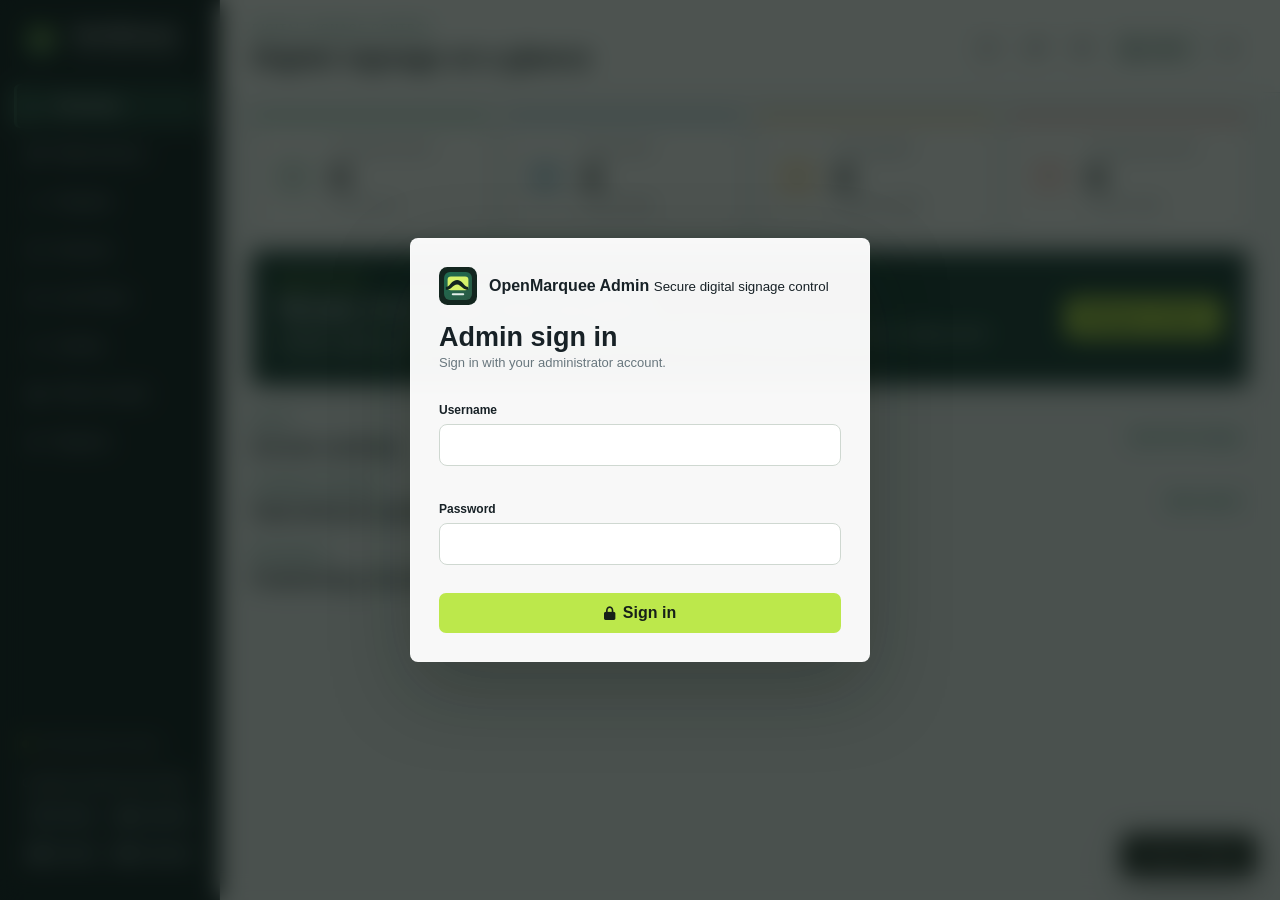
==== commit e752c403: "Modernize dashboard and shared pairing workflow" ====
--- a/static/index.html
+++ b/static/index.html
@@ -71,20 +71,20 @@
         <h1 id="page-title">Digital signage at a glance</h1>
       </div>
       <div class="header-actions">
-        <a class="icon-button" href="/player" target="_blank" title="Open player"><i class="fa-solid fa-up-right-from-square"></i><span>Player</span></a>
-        <button class="secondary" id="change-password"><i class="fa-solid fa-key"></i><span>Password</span></button>
-        <button class="secondary" id="mfa-button"><i class="fa-solid fa-shield-halved"></i><span id="mfa-state">MFA off</span></button>
+        <a class="icon-control" href="/player" target="_blank" aria-label="Open player" data-tooltip="Open player"><i class="fa-solid fa-up-right-from-square"></i></a>
+        <button class="icon-control" id="change-password" aria-label="Change password" data-tooltip="Change password"><i class="fa-solid fa-key"></i></button>
+        <button class="icon-control" id="mfa-button" aria-label="MFA settings" data-tooltip="MFA settings"><i class="fa-solid fa-shield-halved"></i><span id="mfa-state" class="sr-only">MFA off</span></button>
         <div class="session-pill"><i class="fa-solid fa-user-shield"></i><span id="session-user">admin</span></div>
-        <button class="secondary" id="logout-button"><i class="fa-solid fa-right-from-bracket"></i><span>Logout</span></button>
+        <button class="icon-control danger" id="logout-button" aria-label="Sign out" data-tooltip="Sign out"><i class="fa-solid fa-right-from-bracket"></i></button>
       </div>
     </header>
 
     <section id="overview" class="view active-view">
       <div class="stats">
-        <article><span>Connected screens</span><strong id="screen-count">0</strong><small id="online-count">0 online now</small></article>
-        <article><span>Media assets</span><strong id="media-count">0</strong><small>Stored locally</small></article>
-        <article><span>Active playlists</span><strong id="playlist-count">0</strong><small>Ready to publish</small></article>
-        <article><span>Live pairing sessions</span><strong id="live-instance-count">0</strong><small id="active-code-count">0 active codes</small></article>
+        <article><span class="metric-icon"><i class="fa-solid fa-display"></i></span><div><span>Connected screens</span><strong id="screen-count">0</strong><small id="online-count">0 online now</small></div></article>
+        <article><span class="metric-icon"><i class="fa-solid fa-photo-film"></i></span><div><span>Media assets</span><strong id="media-count">0</strong><small>Stored locally</small></div></article>
+        <article><span class="metric-icon"><i class="fa-solid fa-list-check"></i></span><div><span>Active playlists</span><strong id="playlist-count">0</strong><small>Ready to publish</small></div></article>
+        <article><span class="metric-icon"><i class="fa-solid fa-tower-broadcast"></i></span><div><span>Live pairing sessions</span><strong id="live-instance-count">0</strong><small id="active-code-count">0 active codes</small></div></article>
       </div>
       <div class="band">
         <div>
@@ -114,11 +114,11 @@
       <div class="section-title">
         <div><p class="eyebrow">CONTENT</p><h2>Media library</h2></div>
         <div class="toolbar">
-          <button class="secondary" id="new-folder"><i class="fa-solid fa-folder-plus"></i><span>Add folder</span></button>
-          <button class="secondary" id="new-text"><i class="fa-solid fa-font"></i><span>Add text</span></button>
-          <button class="secondary" id="new-countdown"><i class="fa-solid fa-hourglass-half"></i><span>Add countdown</span></button>
-          <button class="secondary" id="new-source"><i class="fa-solid fa-link"></i><span>Add source</span></button>
-          <label class="primary">Add media<input id="file-input" type="file" accept="image/*,video/*,application/pdf,audio/*,text/html" multiple hidden></label>
+          <button class="icon-control" id="new-folder" aria-label="Add folder" data-tooltip="Add folder"><i class="fa-solid fa-folder-plus"></i></button>
+          <button class="icon-control" id="new-text" aria-label="Create text ad" data-tooltip="Create text ad"><i class="fa-solid fa-font"></i></button>
+          <button class="icon-control" id="new-countdown" aria-label="Create countdown" data-tooltip="Create countdown"><i class="fa-solid fa-hourglass-half"></i></button>
+          <button class="icon-control" id="new-source" aria-label="Add URL source" data-tooltip="Add URL source"><i class="fa-solid fa-link"></i></button>
+          <label class="icon-control primary-icon" aria-label="Upload media" data-tooltip="Upload media"><i class="fa-solid fa-cloud-arrow-up"></i><input id="file-input" type="file" accept="image/*,video/*,application/pdf,audio/*,text/html,.ppt,.pptx,.doc,.docx,.xls,.xlsx" multiple hidden></label>
         </div>
       </div>
       <div id="folder-bar" class="folder-bar"></div>
@@ -128,7 +128,7 @@
     <section id="playlists" class="view">
       <div class="section-title">
         <div><p class="eyebrow">PROGRAMMING</p><h2>Playlists</h2></div>
-        <button class="primary" id="new-playlist">New playlist</button>
+        <button class="icon-control primary-icon" id="new-playlist" aria-label="Create playlist" data-tooltip="Create playlist"><i class="fa-solid fa-plus"></i></button>
       </div>
       <div id="playlist-grid" class="list-grid"></div>
     </section>
@@ -137,12 +137,12 @@
       <div class="section-title">
         <div><p class="eyebrow">DEVICES</p><h2>Screens</h2></div>
         <div class="toolbar">
-          <button class="secondary" id="discover-screens"><i class="fa-solid fa-wifi"></i><span>Discover</span></button>
-          <button class="secondary" id="assign-selected"><i class="fa-solid fa-play"></i><span>Assign selected</span></button>
-          <button class="secondary" id="stop-selected"><i class="fa-solid fa-stop"></i><span>Stop selected</span></button>
-          <button class="secondary" id="assign-all"><i class="fa-solid fa-bullhorn"></i><span>Assign all</span></button>
-          <button class="secondary" id="stop-all"><i class="fa-solid fa-power-off"></i><span>Stop all</span></button>
-          <button class="primary" id="new-screen"><i class="fa-solid fa-plus"></i><span>Add screen</span></button>
+          <button class="icon-control" id="discover-screens" aria-label="Discover network screens" data-tooltip="Discover network screens"><i class="fa-solid fa-satellite-dish"></i></button>
+          <button class="icon-control" id="assign-selected" aria-label="Publish to selected screens" data-tooltip="Publish selected"><i class="fa-solid fa-play"></i></button>
+          <button class="icon-control" id="stop-selected" aria-label="Stop selected screens" data-tooltip="Stop selected"><i class="fa-solid fa-stop"></i></button>
+          <button class="icon-control" id="assign-all" aria-label="Publish to all screens" data-tooltip="Publish all"><i class="fa-solid fa-bullhorn"></i></button>
+          <button class="icon-control danger" id="stop-all" aria-label="Stop all screens" data-tooltip="Stop all"><i class="fa-solid fa-power-off"></i></button>
+          <button class="icon-control primary-icon" id="new-screen" aria-label="Add screen" data-tooltip="Add screen"><i class="fa-solid fa-plus"></i></button>
         </div>
       </div>
       <div class="selection-bar">
@@ -163,10 +163,25 @@
       <div class="section-title">
         <div><p class="eyebrow">LIVE BROADCAST</p><h2>Share your screen</h2></div>
         <div class="toolbar">
-          <button class="secondary" id="live-select-all"><i class="fa-solid fa-check-double"></i><span>Select all</span></button>
-          <button class="primary" id="start-live-share"><i class="fa-solid fa-display"></i><span>Start sharing</span></button>
-          <button class="danger" id="stop-live-share" disabled><i class="fa-solid fa-stop"></i><span>Stop live share</span></button>
-        </div>
+          <button class="icon-control" id="live-select-all" aria-label="Select all destination screens" data-tooltip="Select all screens"><i class="fa-solid fa-check-double"></i></button>
+          <button class="icon-control danger" id="stop-live-share" disabled aria-label="Stop live share" data-tooltip="Stop live share"><i class="fa-solid fa-stop"></i></button>
+        </div>
+      </div>
+      <div id="live-secure-note" class="secure-context-note" hidden>
+        <i class="fa-solid fa-lock"></i>
+        <span><strong>Browser sharing is blocked on this address.</strong> Because OpenMarquee is running on this computer, reopen it through localhost to select your connected displays.</span>
+        <button class="primary" id="open-localhost"><i class="fa-solid fa-arrow-up-right-from-square"></i><span>Open localhost</span></button>
+      </div>
+      <div class="local-display-band">
+        <div><p class="eyebrow">CONNECTED TO THIS COMPUTER</p><h3>Source displays</h3></div>
+        <div id="local-display-list" class="local-display-list"><span>Detecting connected displays...</span></div>
+      </div>
+      <div class="share-source-grid">
+        <button class="share-source" data-share-surface="monitor"><i class="fa-solid fa-display"></i><strong>Entire display</strong><span>Select either connected monitor or LCD from the browser picker.</span></button>
+        <button class="share-source" data-share-surface="window"><i class="fa-regular fa-window-maximize"></i><strong>Application window</strong><span>Share only PowerPoint Slide Show, Word, Excel, or another application.</span></button>
+        <button class="share-source" data-share-surface="browser"><i class="fa-brands fa-chrome"></i><strong>Browser tab</strong><span>Best choice for a web presentation or tab audio.</span></button>
+        <button class="share-source" id="present-local-file"><i class="fa-solid fa-file-arrow-up"></i><strong>Present local file</strong><span>Upload PowerPoint, documents, PDF, image, video, audio, or HTML directly.</span></button>
+        <input id="live-file-input" type="file" accept="image/*,video/*,audio/*,application/pdf,text/html,.ppt,.pptx,.pps,.ppsx,.doc,.docx,.rtf,.xls,.xlsx,.xlsm" hidden>
       </div>
       <div class="live-share-layout">
         <div class="live-preview-shell">
@@ -174,12 +189,12 @@
           <div id="live-preview-empty" class="live-preview-empty">
             <i class="fa-solid fa-display"></i>
             <strong>Your live preview appears here</strong>
-            <span>Choose one or more screens, then share a display, window, or browser tab. Enable system audio in the browser picker when sound is required.</span>
+            <span>First select destination players on the right. Then choose an entire connected display, one application window, one browser tab, or a local presentation file.</span>
           </div>
           <div class="live-status-row"><span id="live-share-status" class="badge">Ready</span><span id="live-viewer-count">0 viewers</span></div>
         </div>
         <div>
-          <div class="section-title compact"><div><p class="eyebrow">TARGETS</p><h3>LED/LCD screens</h3></div></div>
+          <div class="section-title compact"><div><p class="eyebrow">DESTINATIONS</p><h3>Paired LED/LCD players</h3><p class="section-help">Physical monitors are source choices in the browser popup. Destination LCDs appear here after each one is added and paired in Screens.</p></div></div>
           <div id="live-screen-list" class="live-screen-list"></div>
         </div>
       </div>
@@ -206,7 +221,7 @@
 
   <dialog id="modal">
     <form method="dialog">
-      <button class="modal-close" data-modal-close type="button" aria-label="Close dialog">x</button>
+      <button class="modal-close" data-modal-close type="button" aria-label="Close dialog" title="Close"><i class="fa-solid fa-xmark"></i></button>
       <div id="modal-body"></div>
     </form>
   </dialog>
--- a/static/styles.css
+++ b/static/styles.css
@@ -141,6 +141,22 @@
 .view{display:none}
 .active-view{display:block}
 .live-share-layout{display:grid;grid-template-columns:minmax(0,1.65fr) minmax(280px,.7fr);gap:24px;align-items:start}
+.secure-context-note{margin:0 0 18px;padding:14px 16px;display:flex;align-items:center;gap:14px;border:1px solid #e6b55c;background:#fff5dc;border-radius:8px;color:#5e4516}
+.secure-context-note[hidden]{display:none}
+.secure-context-note>i{font-size:22px}
+.secure-context-note>span{flex:1;line-height:1.45}
+.local-display-band{display:flex;align-items:center;justify-content:space-between;gap:18px;margin-bottom:14px}
+.local-display-band h3{margin:3px 0 0}
+.local-display-list{display:flex;flex-wrap:wrap;justify-content:flex-end;gap:8px;color:var(--muted)}
+.local-display-chip{min-width:150px;padding:9px 12px;border:1px solid var(--line);border-radius:7px;background:var(--surface);display:grid;gap:2px}
+.local-display-chip strong{color:var(--text);font-size:13px}
+.local-display-chip span{font-size:11px}
+.share-source-grid{display:grid;grid-template-columns:repeat(4,minmax(0,1fr));gap:12px;margin-bottom:20px}
+.share-source{min-height:126px;padding:18px;text-align:left;display:grid;align-content:start;gap:8px;border:1px solid var(--line);border-radius:8px;background:var(--surface);color:var(--text);cursor:pointer}
+.share-source:hover{border-color:var(--green);box-shadow:0 8px 25px rgba(30,92,66,.1)}
+.share-source i{font-size:24px;color:var(--green)}
+.share-source strong{font-size:16px}
+.share-source span,.section-help{font-size:12px;line-height:1.45;color:var(--muted)}
 .live-preview-shell{position:relative;min-height:460px;background:#07100d;border:1px solid var(--line);border-radius:8px;overflow:hidden;display:grid;place-items:center}
 #live-share-preview{display:none;width:100%;height:100%;min-height:460px;max-height:70vh;object-fit:contain;background:#020403}
 .live-preview-empty{max-width:560px;padding:48px;text-align:center;display:grid;justify-items:center;gap:12px;color:var(--muted)}
@@ -552,11 +568,16 @@
 @keyframes heartbeatPulse{0%{box-shadow:0 0 0 0 rgba(54,201,123,.5)}70%{box-shadow:0 0 0 12px rgba(54,201,123,0)}100%{box-shadow:0 0 0 0 rgba(54,201,123,0)}}
 @media (max-width:900px){
   .live-share-layout{grid-template-columns:1fr}
+  .share-source-grid{grid-template-columns:repeat(2,minmax(0,1fr))}
   .stats,.highlight-grid,.text-preset-grid{grid-template-columns:1fr}
   .section-title,.selection-bar{align-items:flex-start;flex-direction:column}
   .playlist-config-grid{grid-template-columns:1fr}
 }
 @media (max-width:760px){
+  .share-source-grid{grid-template-columns:1fr}
+  .secure-context-note{align-items:flex-start;flex-wrap:wrap}
+  .local-display-band{align-items:flex-start;flex-direction:column}
+  .local-display-list{justify-content:flex-start}
   .sidebar{position:static;width:auto;height:auto;padding:14px}
   .brand{padding:0 6px 12px}
   .sidebar nav{grid-template-columns:repeat(4,1fr)}
@@ -571,3 +592,71 @@
   .playlist-item-row,.playlist-row-actions{grid-template-columns:1fr;display:grid}
   .header-actions{justify-content:flex-start}
 }
+
+/* Modern operations theme */
+:root{
+  --ink:#172126;
+  --text:#172126;
+  --muted:#68777e;
+  --paper:#f3f6f7;
+  --surface:#ffffff;
+  --white:#ffffff;
+  --green:#16745b;
+  --green-deep:#123b34;
+  --lime:#bce84b;
+  --line:#dce4e7;
+  --sand:#eef2f3;
+  --danger:#c7483d;
+  --cyan:#2a89a8;
+  --amber:#d79424;
+  --coral:#d96559;
+  --shadow:0 8px 28px rgba(24,40,48,.07);
+}
+body{background:#f3f6f7;color:var(--ink)}
+.sr-only{position:absolute!important;width:1px!important;height:1px!important;padding:0!important;margin:-1px!important;overflow:hidden!important;clip:rect(0,0,0,0)!important;white-space:nowrap!important;border:0!important}
+.sidebar{width:220px;padding:22px 14px;background:#111d22;border-right:1px solid #26353b}
+.brand{padding:0 8px 24px}.brand-logo{width:38px;height:38px}.brand strong{font-size:16px}
+.sidebar nav{gap:4px}.nav{min-height:44px;padding:11px 12px;border-radius:6px;color:#aebbc0}.nav i{width:18px;text-align:center;color:#7f929a}.nav:hover{background:#1b2b31}.nav.active{background:#203c38;color:#fff;box-shadow:inset 3px 0 0 #7fd4a8}.nav.active i{color:#7fd4a8}
+.sidebar-foot{padding:8px}.credit-links{gap:6px}.credit-links a{min-height:32px;border-radius:6px;padding:7px;background:#19272d}
+main{margin-left:220px;max-width:none;padding:26px 32px 44px}
+header{margin:-26px -32px 24px;padding:22px 32px 18px;background:rgba(255,255,255,.92);border-bottom:1px solid var(--line);backdrop-filter:blur(14px);position:sticky;top:0;z-index:30}
+h1{font-size:27px;line-height:1.2}h2{font-size:21px}h3{font-size:16px}.eyebrow{color:#2d7966;letter-spacing:1.2px}
+.header-actions{gap:8px;align-items:center}
+.icon-control,.icon-action{position:relative;width:40px;height:40px;flex:0 0 40px;border:1px solid #d4dde0;border-radius:7px;background:#fff;color:#33444b;display:inline-grid;place-items:center;padding:0;text-decoration:none;cursor:pointer;transition:background .16s,border-color .16s,color .16s,transform .16s}
+.icon-control:hover,.icon-action:hover{background:#edf7f3;border-color:#86b8a8;color:#12664f;transform:translateY(-1px)}
+.icon-control.primary-icon{background:#18745b;border-color:#18745b;color:#fff}.icon-control.primary-icon:hover{background:#125f4a;color:#fff}
+.icon-control.danger:hover,.icon-action.danger:hover{background:#fff0ef;border-color:#e4aaa5;color:var(--danger)}
+[data-tooltip]::after{content:attr(data-tooltip);position:absolute;z-index:100;left:50%;bottom:calc(100% + 8px);transform:translate(-50%,4px);padding:6px 9px;border-radius:5px;background:#111d22;color:#fff;font-size:11px;font-weight:600;line-height:1;white-space:nowrap;opacity:0;pointer-events:none;transition:.14s}
+[data-tooltip]:hover::after,[data-tooltip]:focus-visible::after{opacity:1;transform:translate(-50%,0)}
+.session-pill{min-height:40px;border-radius:7px;background:#eef4f2;padding:0 12px}
+.stats{gap:12px}.stats article{min-height:118px;padding:18px;border-radius:7px;background:#fff!important;border:1px solid var(--line);box-shadow:0 2px 8px rgba(26,41,48,.025)}
+#overview>.stats:first-child article{display:grid;grid-template-columns:46px 1fr;align-items:center;gap:14px;border-top-width:3px}
+#overview>.stats:first-child article:nth-child(1){border-top-color:#2d9a70}#overview>.stats:first-child article:nth-child(2){border-top-color:#3e8eb4}#overview>.stats:first-child article:nth-child(3){border-top-color:#e0a33b}#overview>.stats:first-child article:nth-child(4){border-top-color:#d76865}
+.metric-icon{width:44px;height:44px!important;border-radius:8px;display:grid!important;place-items:center;background:#eaf5f0;color:#18745b;font-size:18px}
+#overview>.stats:first-child article:nth-child(2) .metric-icon{background:#eaf3f8;color:#287fa3}#overview>.stats:first-child article:nth-child(3) .metric-icon{background:#fff4de;color:#bc7710}#overview>.stats:first-child article:nth-child(4) .metric-icon{background:#fff0ef;color:#c95550}
+.stats strong{font-size:34px;margin:4px 0 2px;line-height:1}.stats span,.stats small{font-size:12px}.stats small{line-height:1.4}
+.band{margin:16px 0 30px;padding:24px 26px;border-radius:7px;background:#193b36;box-shadow:var(--shadow)}.band h2{margin-bottom:6px}.band .primary{background:#bce84b}
+.section-title{margin:6px 0 14px}.section-title h2{margin-bottom:0}.text-button{font-size:12px}
+.screen-grid,.media-grid,.list-grid{grid-template-columns:repeat(auto-fill,minmax(292px,1fr));gap:14px;margin-top:14px}
+.card{border-radius:7px;background:#fff;border:1px solid var(--line);box-shadow:0 3px 14px rgba(25,42,50,.045);overflow:visible;transition:box-shadow .18s,border-color .18s}.card:hover{border-color:#c8d5d9;box-shadow:var(--shadow)}
+.card-live{border-color:#9acdbb;box-shadow:0 6px 24px rgba(28,116,86,.1)}.card-body{padding:15px}.card h3{margin:10px 0 10px;font-size:16px}
+.badge{border-radius:5px;padding:5px 7px;font-size:10px}.badge-row{gap:6px}.badge.offline{background:#fff0ee}.badge.network-ok{background:#e9f6ef}.badge.network-warn{background:#fff5da}
+.screen-meta{display:grid;gap:0;border:1px solid #e6ecee;border-radius:6px;overflow:hidden;background:#fbfcfc}
+.meta-row{min-height:32px;display:grid;grid-template-columns:18px 64px minmax(0,1fr);gap:7px;align-items:center;padding:6px 9px;border-bottom:1px solid #e8edef;font-size:11px}.meta-row:last-child{border-bottom:0}.meta-row>i{color:#789097;text-align:center}.meta-row>span{color:#7a898f}.meta-row>strong{color:#28363c;font-weight:600;min-width:0;overflow-wrap:anywhere}
+.pairing-code{position:relative;border:0;background:transparent;padding:0;color:#126b54;font:700 13px "Cascadia Mono",Consolas,monospace;letter-spacing:1px;cursor:pointer}.pairing-code:hover{text-decoration:underline}
+.shared-tag{display:inline-flex;margin-left:5px;padding:2px 5px;border-radius:4px;background:#e7f4ef;color:#16745b;font-size:9px;text-transform:uppercase}
+.card-actions{margin:12px -15px -15px;padding:10px 15px;border-top:1px solid #e7edef;gap:6px;background:#fafcfc;border-radius:0 0 7px 7px}.icon-action{width:34px;height:34px;flex-basis:34px;background:#fff}
+.media-preview{height:160px;border-radius:7px 7px 0 0}.media-preview img,.media-preview video{border-radius:7px 7px 0 0}
+.highlight-grid{gap:12px}.highlight-card{min-height:120px;padding:17px;border-radius:7px;background:#fff;border:1px solid var(--line)}.highlight-card strong{font-size:15px}
+.report-stats{grid-template-columns:repeat(auto-fill,minmax(210px,1fr))}.report-stats article{border-left:3px solid #2d9a70}.report-stats article:nth-child(2){border-left-color:#3e8eb4}.report-stats article:nth-child(3){border-left-color:#e0a33b}.report-stats article:nth-child(4){border-left-color:#d76865}
+.selection-bar,.folder-chip,.log-row,.share-source,.live-target,.local-display-chip{border-radius:7px;background:#fff;box-shadow:0 2px 8px rgba(25,42,50,.025)}
+.primary,.secondary{border-radius:7px}.toolbar{gap:7px}.modal-close{width:34px;height:34px;border-radius:6px;background:#f2f5f6}.modal-close:hover{background:#e7edef}
+#toast{border-radius:7px;box-shadow:0 12px 36px rgba(0,0,0,.2)}
+
+@media (max-width:1100px){.stats{grid-template-columns:repeat(2,minmax(0,1fr))}}
+@media (max-width:760px){
+  .sidebar{position:static;width:auto;padding:12px}.sidebar nav{grid-template-columns:repeat(4,1fr)}
+  main{margin:0;padding:18px 14px 36px}header{margin:-18px -14px 18px;padding:14px;position:static;align-items:flex-start;flex-direction:column}
+  .header-actions{width:100%}.session-pill{margin-left:auto}.stats{grid-template-columns:1fr}.screen-grid,.media-grid,.list-grid{grid-template-columns:1fr}
+  [data-tooltip]::after{display:none}
+}
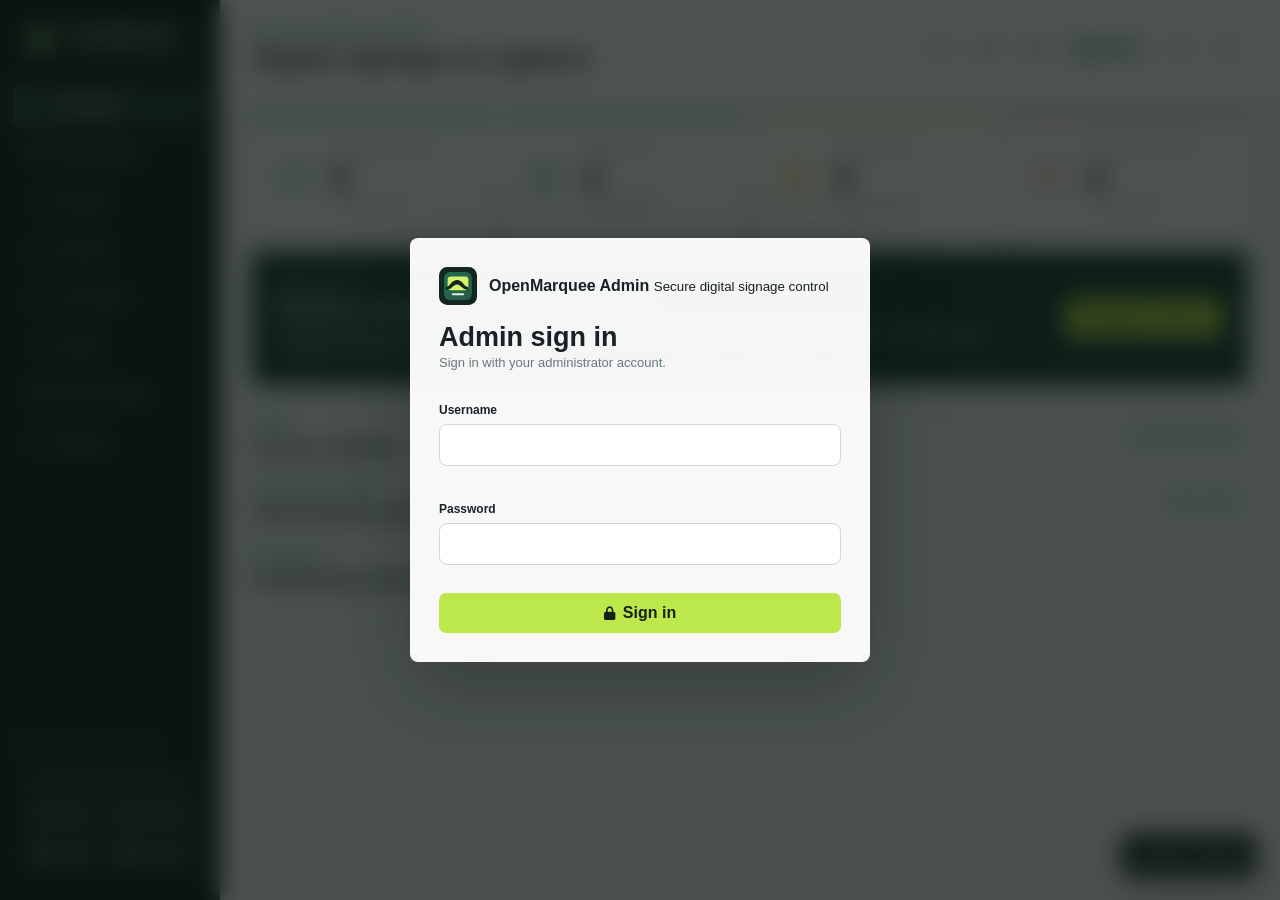
==== commit 909b7e3a: "Release OpenMarquee 0.3.0" ====
--- a/static/index.html
+++ b/static/index.html
@@ -75,6 +75,7 @@
         <button class="icon-control" id="change-password" aria-label="Change password" data-tooltip="Change password"><i class="fa-solid fa-key"></i></button>
         <button class="icon-control" id="mfa-button" aria-label="MFA settings" data-tooltip="MFA settings"><i class="fa-solid fa-shield-halved"></i><span id="mfa-state" class="sr-only">MFA off</span></button>
         <div class="session-pill"><i class="fa-solid fa-user-shield"></i><span id="session-user">admin</span></div>
+        <button class="icon-control danger" id="shutdown-software" aria-label="Shut down OpenMarquee" data-tooltip="Shut down software"><i class="fa-solid fa-power-off"></i></button>
         <button class="icon-control danger" id="logout-button" aria-label="Sign out" data-tooltip="Sign out"><i class="fa-solid fa-right-from-bracket"></i></button>
       </div>
     </header>
@@ -115,6 +116,7 @@
         <div><p class="eyebrow">CONTENT</p><h2>Media library</h2></div>
         <div class="toolbar">
           <button class="icon-control" id="new-folder" aria-label="Add folder" data-tooltip="Add folder"><i class="fa-solid fa-folder-plus"></i></button>
+          <button class="icon-control" id="manage-folders" aria-label="Manage folders" data-tooltip="Rename or delete folders"><i class="fa-solid fa-folder-tree"></i></button>
           <button class="icon-control" id="new-text" aria-label="Create text ad" data-tooltip="Create text ad"><i class="fa-solid fa-font"></i></button>
           <button class="icon-control" id="new-countdown" aria-label="Create countdown" data-tooltip="Create countdown"><i class="fa-solid fa-hourglass-half"></i></button>
           <button class="icon-control" id="new-source" aria-label="Add URL source" data-tooltip="Add URL source"><i class="fa-solid fa-link"></i></button>
@@ -226,6 +228,7 @@
     </form>
   </dialog>
   <div id="toast"></div>
+  <div id="shutdown-overlay" hidden><img class="brand-logo" src="/static/logo.svg" alt="OpenMarquee"><strong>OpenMarquee stopped safely</strong><span>Live sharing and player connections were closed. Use the Desktop shortcut to start the software again.</span></div>
   <script src="/static/app.js"></script>
 </body>
 </html>
--- a/static/styles.css
+++ b/static/styles.css
@@ -236,6 +236,8 @@
   justify-content:center;
   gap:8px;
 }
+.danger-solid{background:var(--danger);color:#fff}
+.danger-solid:hover{background:#a9362e}
 .text-button{border:0;background:transparent;color:var(--green);font-weight:700}
 .toolbar{display:flex;flex-wrap:wrap;gap:10px;justify-content:flex-end}
 .selection-bar{
@@ -284,6 +286,9 @@
 }
 .folder-chip.active{background:var(--green);color:#fff;border-color:transparent}
 .folder-chip.active strong{background:rgba(255,255,255,.18);color:#fff}
+.folder-manager-list{display:grid;gap:9px;margin-top:16px}
+.folder-manager-row{display:grid;grid-template-columns:22px minmax(0,1fr) auto;align-items:center;gap:10px;padding:9px 10px;border:1px solid var(--line);border-radius:7px;background:#f8faf9;color:var(--green)}
+.folder-manager-row input{min-width:0;padding:9px;border:1px solid #cfd8d1;border-radius:6px;font:inherit}
 .card{
   background:rgba(255,255,255,.93);
   border:1px solid var(--line);
@@ -565,6 +570,11 @@
   pointer-events:none;
 }
 #toast.show{opacity:1;transform:none}
+#shutdown-overlay{position:fixed;inset:0;z-index:200;display:grid;place-content:center;justify-items:center;gap:12px;padding:28px;background:#111d22;color:#fff;text-align:center}
+#shutdown-overlay[hidden]{display:none}
+#shutdown-overlay .brand-logo{width:72px;height:72px}
+#shutdown-overlay strong{font-size:24px}
+#shutdown-overlay span{max-width:520px;color:#b9c6ca;line-height:1.6}
 @keyframes heartbeatPulse{0%{box-shadow:0 0 0 0 rgba(54,201,123,.5)}70%{box-shadow:0 0 0 12px rgba(54,201,123,0)}100%{box-shadow:0 0 0 0 rgba(54,201,123,0)}}
 @media (max-width:900px){
   .live-share-layout{grid-template-columns:1fr}
